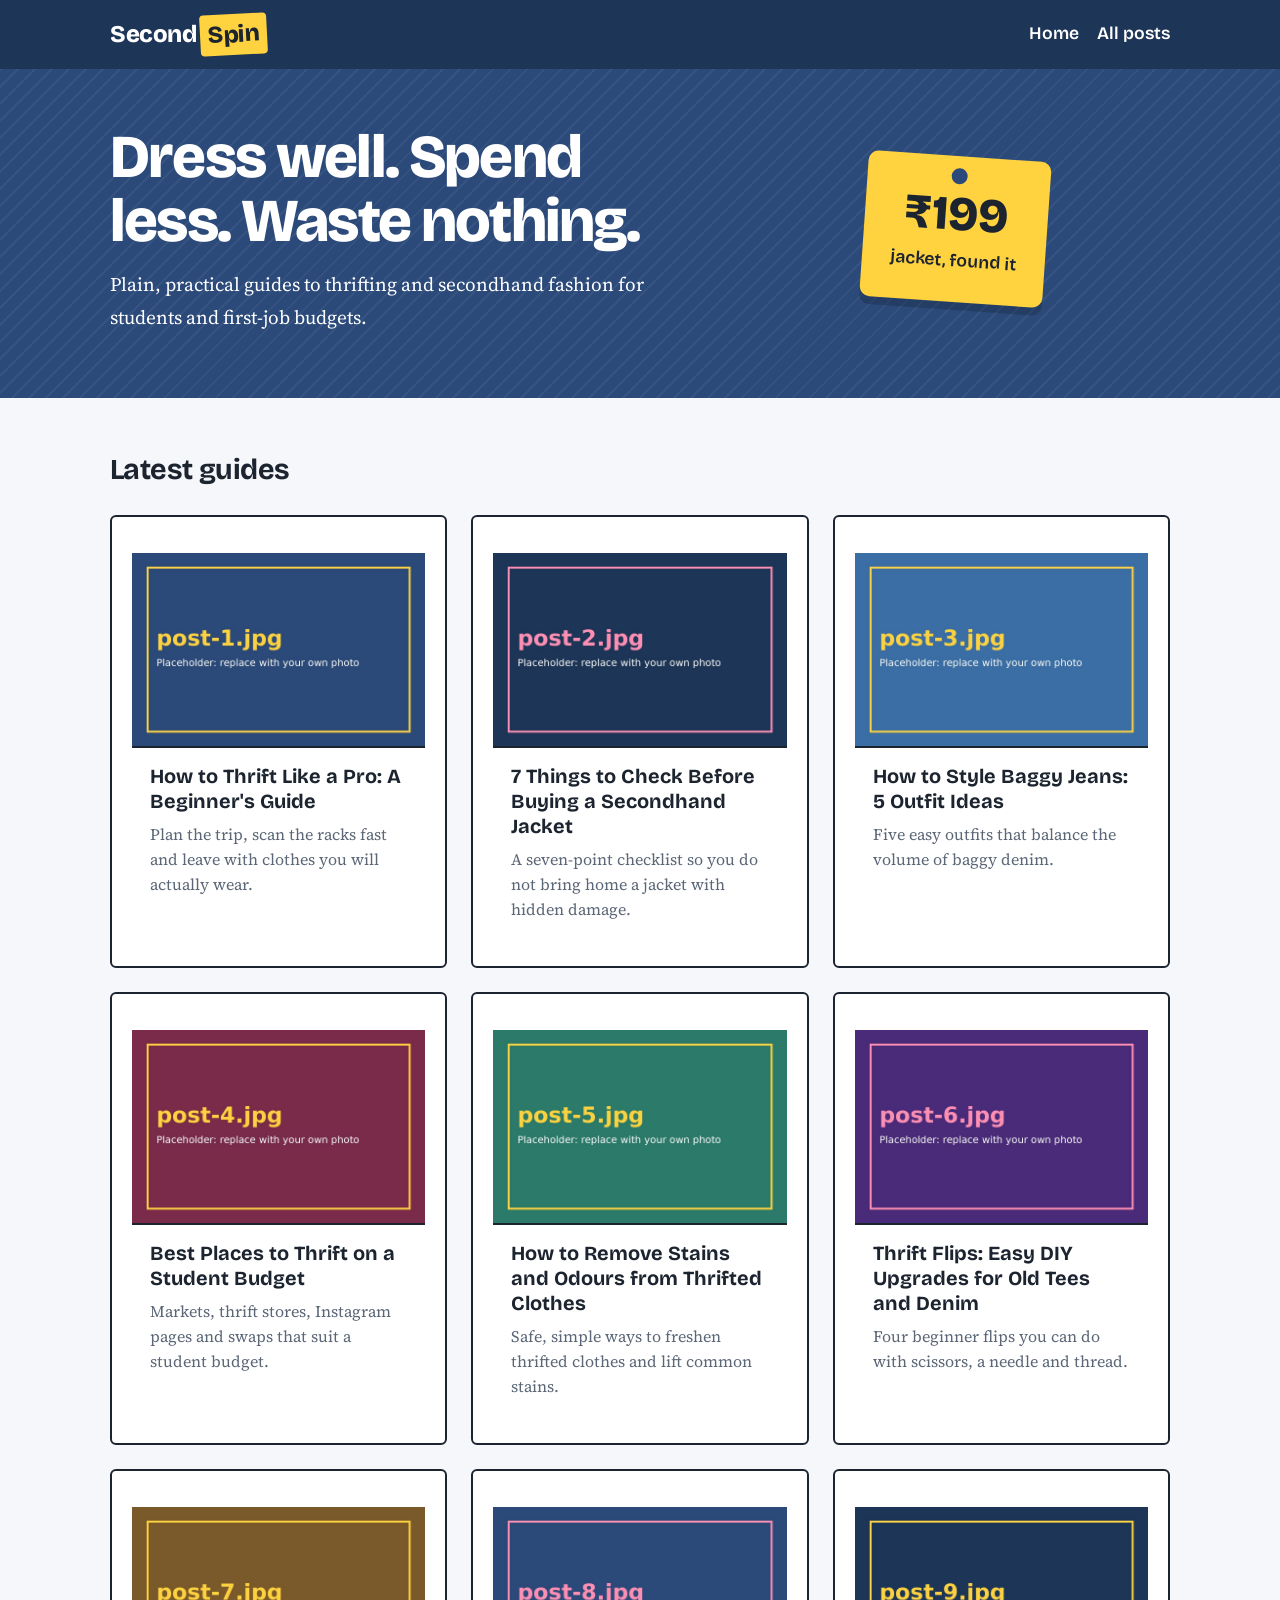
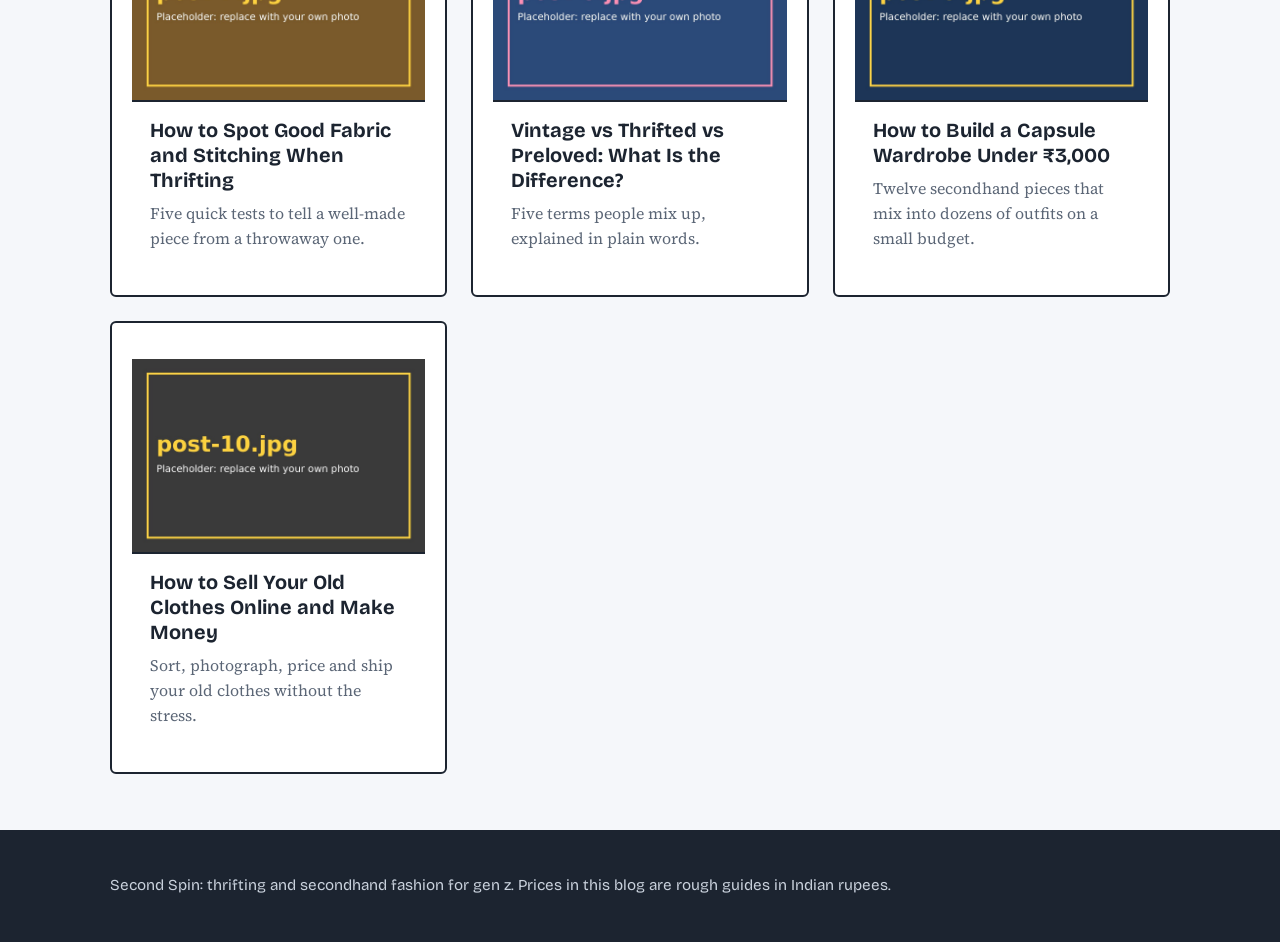
==== index.html @ bbae01e6 "Add files via upload" ====
<!DOCTYPE html>
<html lang="en">
<head>
<meta charset="utf-8">
<meta name="viewport" content="width=device-width, initial-scale=1">
<title>Second Spin: Thrifting and Secondhand Fashion Tips for Gen Z</title>
<meta name="description" content="Practical thrifting guides for Gen Z: what to check, how to style, how to wash, flip and resell secondhand clothes on a student budget.">
<link rel="canonical" href="https://YOUR-SITE.vercel.app/">
<meta property="og:type" content="website">
<meta property="og:title" content="Second Spin: Thrifting and Secondhand Fashion Tips for Gen Z">
<meta property="og:description" content="Practical thrifting guides for Gen Z: what to check, how to style, how to wash, flip and resell secondhand clothes on a student budget.">
<meta property="og:url" content="https://YOUR-SITE.vercel.app/">
<meta property="og:image" content="https://YOUR-SITE.vercel.app/post-1.jpg">
<meta name="twitter:card" content="summary_large_image">
<link rel="preconnect" href="https://fonts.googleapis.com"><link rel="preconnect" href="https://fonts.gstatic.com" crossorigin><link href="https://fonts.googleapis.com/css2?family=Bricolage+Grotesque:wght@600;800&family=Source+Serif+4:wght@400;600&display=swap" rel="stylesheet">
<link rel="stylesheet" href="style.css">
</head>
<body>
<header class="site-header"><div class="wrap">
<a class="brand" href="index.html">Second<span>Spin</span></a>
<nav aria-label="Main"><a href="index.html">Home</a><a href="index.html#posts">All posts</a></nav>
</div></header>
<main>
<section class="hero"><div class="wrap">
<div><h1>Dress well. Spend less. Waste nothing.</h1>
<p>Plain, practical guides to thrifting and secondhand fashion for students and first-job budgets.</p></div>
<div class="price-tag" aria-hidden="true"><b>₹199</b><span>jacket, found it</span></div>
</div></section>
<div class="wrap" id="posts">
<h2 class="section-title">Latest guides</h2>
<div class="grid">
<article class="card">
<img src="post-1.jpg" alt="How to Thrift Like a Pro: A Beginner&#x27;s Guide" width="600" height="400" loading="eager">
<div class="card-body"><h3><a href="how-to-thrift-like-a-pro.html">How to Thrift Like a Pro: A Beginner&#x27;s Guide</a></h3><p>Plan the trip, scan the racks fast and leave with clothes you will actually wear.</p></div>
</article>
<article class="card">
<img src="post-2.jpg" alt="7 Things to Check Before Buying a Secondhand Jacket" width="600" height="400" loading="eager">
<div class="card-body"><h3><a href="what-to-check-before-buying-a-secondhand-jacket.html">7 Things to Check Before Buying a Secondhand Jacket</a></h3><p>A seven-point checklist so you do not bring home a jacket with hidden damage.</p></div>
</article>
<article class="card">
<img src="post-3.jpg" alt="How to Style Baggy Jeans: 5 Outfit Ideas" width="600" height="400" loading="eager">
<div class="card-body"><h3><a href="how-to-style-baggy-jeans.html">How to Style Baggy Jeans: 5 Outfit Ideas</a></h3><p>Five easy outfits that balance the volume of baggy denim.</p></div>
</article>
<article class="card">
<img src="post-4.jpg" alt="Best Places to Thrift on a Student Budget" width="600" height="400" loading="lazy">
<div class="card-body"><h3><a href="best-thrift-stores-and-markets-for-students.html">Best Places to Thrift on a Student Budget</a></h3><p>Markets, thrift stores, Instagram pages and swaps that suit a student budget.</p></div>
</article>
<article class="card">
<img src="post-5.jpg" alt="How to Remove Stains and Odours from Thrifted Clothes" width="600" height="400" loading="lazy">
<div class="card-body"><h3><a href="how-to-remove-stains-and-smell-from-thrifted-clothes.html">How to Remove Stains and Odours from Thrifted Clothes</a></h3><p>Safe, simple ways to freshen thrifted clothes and lift common stains.</p></div>
</article>
<article class="card">
<img src="post-6.jpg" alt="Thrift Flips: Easy DIY Upgrades for Old Tees and Denim" width="600" height="400" loading="lazy">
<div class="card-body"><h3><a href="thrift-flips-easy-diy-upgrades.html">Thrift Flips: Easy DIY Upgrades for Old Tees and Denim</a></h3><p>Four beginner flips you can do with scissors, a needle and thread.</p></div>
</article>
<article class="card">
<img src="post-7.jpg" alt="How to Spot Good Fabric and Stitching When Thrifting" width="600" height="400" loading="lazy">
<div class="card-body"><h3><a href="how-to-spot-good-fabric-and-stitching.html">How to Spot Good Fabric and Stitching When Thrifting</a></h3><p>Five quick tests to tell a well-made piece from a throwaway one.</p></div>
</article>
<article class="card">
<img src="post-8.jpg" alt="Vintage vs Thrifted vs Preloved: What Is the Difference?" width="600" height="400" loading="lazy">
<div class="card-body"><h3><a href="vintage-vs-thrifted-vs-preloved.html">Vintage vs Thrifted vs Preloved: What Is the Difference?</a></h3><p>Five terms people mix up, explained in plain words.</p></div>
</article>
<article class="card">
<img src="post-9.jpg" alt="How to Build a Capsule Wardrobe Under ₹3,000" width="600" height="400" loading="lazy">
<div class="card-body"><h3><a href="capsule-wardrobe-under-3000-rupees.html">How to Build a Capsule Wardrobe Under ₹3,000</a></h3><p>Twelve secondhand pieces that mix into dozens of outfits on a small budget.</p></div>
</article>
<article class="card">
<img src="post-10.jpg" alt="How to Sell Your Old Clothes Online and Make Money" width="600" height="400" loading="lazy">
<div class="card-body"><h3><a href="how-to-sell-old-clothes-online.html">How to Sell Your Old Clothes Online and Make Money</a></h3><p>Sort, photograph, price and ship your old clothes without the stress.</p></div>
</article>
</div>
</div>
</main>
<footer class="site-footer"><div class="wrap">
<p>Second Spin: thrifting and secondhand fashion for gen z. Prices in this blog are rough guides in Indian rupees.</p>
</div></footer>
</body>
</html>
---- style.css ----
:root{--ink:#1c2430;--paper:#f5f7fa;--card:#ffffff;--denim:#2b4a7a;--denim-d:#1d3557;--tag:#ffd23f;--pink:#ff8fb3;--muted:#5b6676;--line:#d5dbe4;
--head:'Bricolage Grotesque','Trebuchet MS',Arial,sans-serif;--body:'Source Serif 4',Georgia,'Times New Roman',serif}
*{box-sizing:border-box}
html{scroll-behavior:smooth}
body{margin:0;background:var(--paper);color:var(--ink);font-family:var(--body);font-size:1.1rem;line-height:1.7}
img{max-width:100%;height:auto;display:block}
a{color:var(--denim)}
a:focus-visible,button:focus-visible{outline:3px solid var(--pink);outline-offset:3px}
.wrap{max-width:1100px;margin:0 auto;padding:0 20px}
.site-header{background:var(--denim-d);color:#fff}
.site-header .wrap{display:flex;align-items:center;justify-content:space-between;gap:16px;padding-top:14px;padding-bottom:14px;flex-wrap:wrap}
.brand{font-family:var(--head);font-weight:800;font-size:1.5rem;color:#fff;text-decoration:none;letter-spacing:-.02em}
.brand span{background:var(--tag);color:var(--ink);padding:0 8px;border-radius:4px;margin-left:4px;transform:rotate(-3deg);display:inline-block}
.site-header nav a{color:#fff;font-family:var(--head);text-decoration:none;margin-left:18px;font-weight:600}
.site-header nav a:hover{text-decoration:underline}
.hero{background:var(--denim);color:#fff;padding:56px 0 64px;background-image:repeating-linear-gradient(135deg,rgba(255,255,255,.05) 0 2px,transparent 2px 12px)}
.hero .wrap{display:grid;grid-template-columns:1.4fr 1fr;gap:32px;align-items:center}
.hero h1{font-family:var(--head);font-size:clamp(2.2rem,5vw,3.8rem);line-height:1.05;margin:0 0 16px;letter-spacing:-.03em;font-weight:800}
.hero p{font-size:1.2rem;max-width:34em;margin:0}
.price-tag{justify-self:center;background:var(--tag);color:var(--ink);font-family:var(--head);padding:34px 28px 26px;border-radius:10px;text-align:center;transform:rotate(4deg);position:relative;box-shadow:0 8px 0 rgba(0,0,0,.18);max-width:260px}
.price-tag::before{content:"";position:absolute;top:12px;left:50%;width:16px;height:16px;margin-left:-8px;background:var(--denim);border-radius:50%}
.price-tag b{display:block;font-size:3rem;line-height:1;font-weight:800}
.price-tag span{display:block;margin-top:8px;font-weight:600}
h2.section-title{font-family:var(--head);font-size:1.8rem;margin:48px 0 20px;letter-spacing:-.02em}
.grid{display:grid;grid-template-columns:repeat(auto-fill,minmax(290px,1fr));gap:24px;padding-bottom:56px}
.card{background:var(--card);border:2px solid var(--ink);border-radius:6px;overflow:hidden;display:flex;flex-direction:column;transition:transform .15s}
.card:hover{transform:translateY(-4px)}
.card img{aspect-ratio:3/2;object-fit:cover;width:100%;border-bottom:2px solid var(--ink)}
.card-body{padding:16px 18px 20px;display:flex;flex-direction:column;flex:1}
.card h3{font-family:var(--head);font-size:1.25rem;line-height:1.25;margin:0 0 8px}
.card h3 a{color:var(--ink);text-decoration:none}
.card h3 a::after{content:"";position:absolute;inset:0}
.card{position:relative}
.card p{margin:0;color:var(--muted);font-size:1rem;line-height:1.55}
article{max-width:720px;margin:0 auto;padding:36px 20px 24px}
article h1{font-family:var(--head);font-size:clamp(2rem,4.5vw,3rem);line-height:1.1;letter-spacing:-.03em;margin:8px 0 18px}
.crumbs{font-family:var(--head);font-size:.95rem}
.lead{font-size:1.25rem;color:var(--muted)}
.hero-img{border:2px solid var(--ink);border-radius:6px;margin:24px 0 8px;width:100%;aspect-ratio:3/2;object-fit:cover}
article h2{font-family:var(--head);font-size:1.6rem;margin:36px 0 8px;letter-spacing:-.02em}
article ul{padding-left:1.2em}
.more{background:#fff;border-top:2px solid var(--ink);padding:8px 0 48px}
.more ul{list-style:none;padding:0;margin:0;display:grid;grid-template-columns:repeat(auto-fill,minmax(260px,1fr));gap:12px}
.more a{display:block;padding:12px 14px;border:2px solid var(--ink);border-radius:6px;font-family:var(--head);font-weight:600;text-decoration:none;color:var(--ink);background:var(--paper)}
.more a:hover{background:var(--tag)}
.site-footer{background:var(--ink);color:#c9d1dc;padding:28px 0;font-size:.95rem;font-family:var(--head)}
.site-footer a{color:#fff}
@media (max-width:760px){.hero .wrap{grid-template-columns:1fr}.price-tag{justify-self:start;transform:rotate(2deg)}.site-header nav a{margin-left:0;margin-right:16px}}
@media (prefers-reduced-motion:reduce){*{transition:none!important;scroll-behavior:auto!important}}
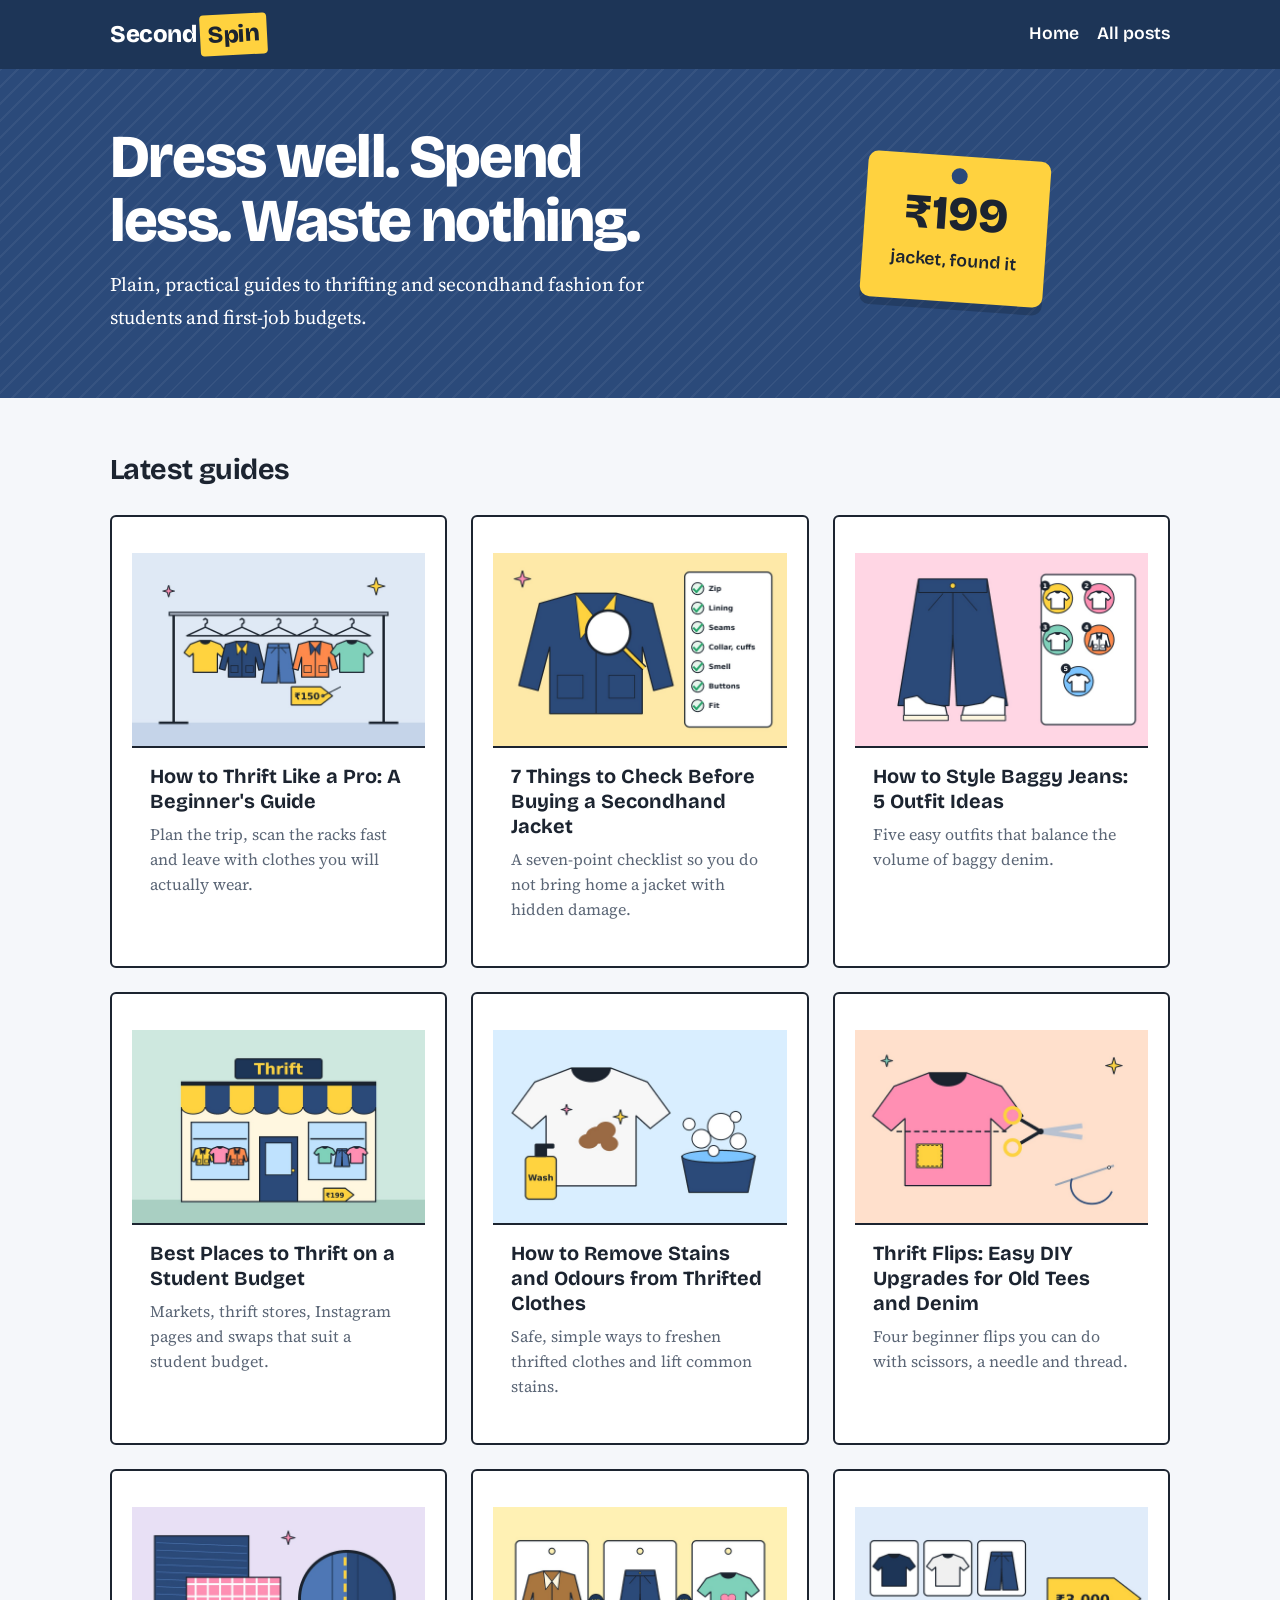
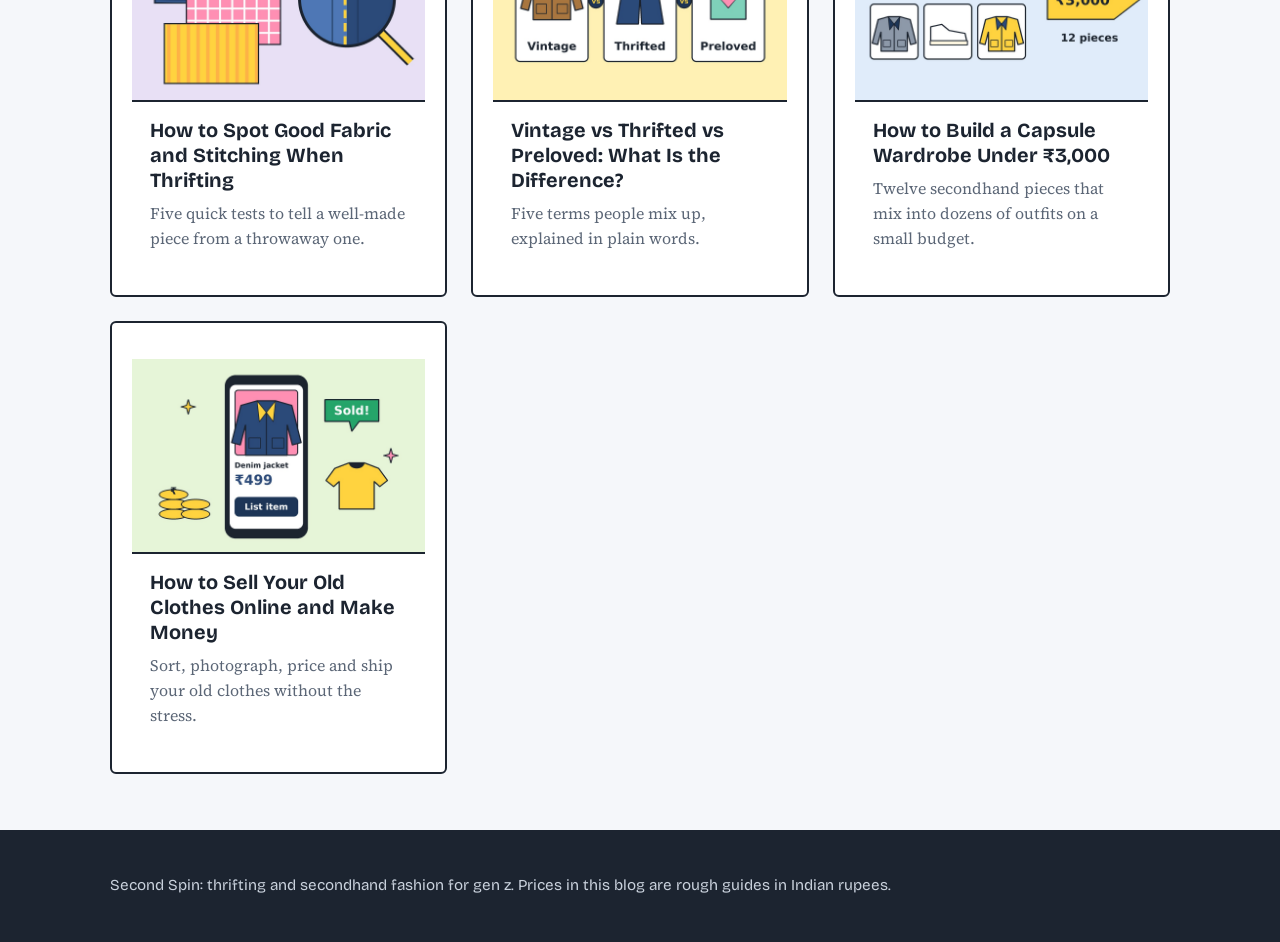
==== commit 4d79b18f: "Add files via upload" ====
--- a/index.html
+++ b/index.html
@@ -2,15 +2,16 @@
 <html lang="en">
 <head>
 <meta charset="utf-8">
+<meta name="google-site-verification" content="J38IvBCUmEcSIkvrdIxBqfs0bLj-AQ78djIzG3T9OYg" />
 <meta name="viewport" content="width=device-width, initial-scale=1">
 <title>Second Spin: Thrifting and Secondhand Fashion Tips for Gen Z</title>
 <meta name="description" content="Practical thrifting guides for Gen Z: what to check, how to style, how to wash, flip and resell secondhand clothes on a student budget.">
-<link rel="canonical" href="https://YOUR-SITE.vercel.app/">
+<link rel="canonical" href="https://myblogseo.vercel.app/">
 <meta property="og:type" content="website">
 <meta property="og:title" content="Second Spin: Thrifting and Secondhand Fashion Tips for Gen Z">
 <meta property="og:description" content="Practical thrifting guides for Gen Z: what to check, how to style, how to wash, flip and resell secondhand clothes on a student budget.">
-<meta property="og:url" content="https://YOUR-SITE.vercel.app/">
-<meta property="og:image" content="https://YOUR-SITE.vercel.app/post-1.jpg">
+<meta property="og:url" content="https://myblogseo.vercel.app/">
+<meta property="og:image" content="https://myblogseo.vercel.app/post-1.jpg">
 <meta name="twitter:card" content="summary_large_image">
 <link rel="preconnect" href="https://fonts.googleapis.com"><link rel="preconnect" href="https://fonts.gstatic.com" crossorigin><link href="https://fonts.googleapis.com/css2?family=Bricolage+Grotesque:wght@600;800&family=Source+Serif+4:wght@400;600&display=swap" rel="stylesheet">
 <link rel="stylesheet" href="style.css">
